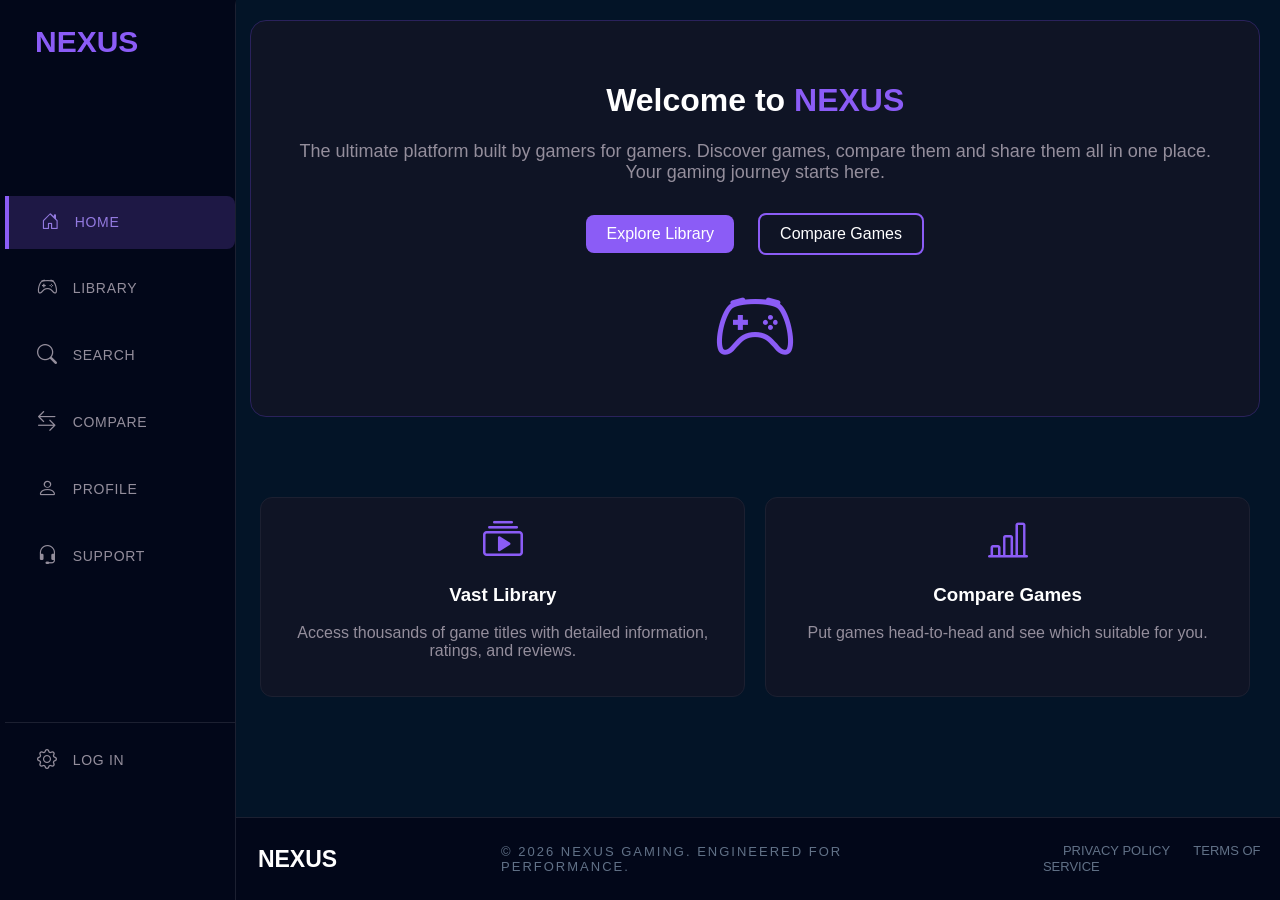
==== index.html @ 3882e27d "reparing links problem" ====
<!DOCTYPE html>
<html lang="en">
<head>
    <meta charset="UTF-8">
    <title>Document</title>
    <link rel="stylesheet" href="./home/homestyle.css">



    <link rel="stylesheet" href="https://cdn.jsdelivr.net/npm/bootstrap-icons@1.10.5/font/bootstrap-icons.css">
</head>
<body>

    <nav class="sidebar">
        <div>
            <h1 ><a class="nexus" href="#">NEXUS</a></h1>
        </div>
        <ul class="nav-list">
            <li><a class="nav-item-active" href="#"><i class="bi bi-house-door"></i>HOME</a></li>
            <li><a class="nav-item" href="./library/library.html"><i class="bi bi-controller"></i>LIBRARY</a></li>
            <li><a class="nav-item" href="./search/search.html"><i class="bi bi-search"></i>SEARCH</a></li>
            <li><a class="nav-item" href="./compare/compare.html"><i class="bi bi-arrow-left-right"></i>COMPARE</a></li>
            <li><a class="nav-item" href="./profile/profile.html"><i class="bi bi-person"></i>PROFILE</a></li>
            <li><a class="nav-item" href="./support/support (1).html"><i class="bi bi-headset"></i>SUPPORT</a></li>
        </ul>
        <ul class="nav-settings">
            <li><a class="nav-item" href="./login/login.html"><i class="bi bi-gear"></i>LOG IN</a></li>
        </ul>
    </nav>
    <main class="main-wrapper">
         <div class="content-area">
            <div class="hero">
                <div class="hero-text">
                    <h1 class="title">Welcome to <span class="highlight">NEXUS</span></h1>
                    <p class="subtitle">The ultimate platform built by gamers for gamers. Discover games, compare them and share them all in one place. Your gaming journey starts here.</p>
                    <div class="buttons">
                        <a href="#" class="btn btn-main">Explore Library</a>
                        <a href="#" class="btn btn-outline">Compare Games</a>
                    </div>
                </div>
                <div class="hero-img">
                    <i class="bi bi-controller icon-anim"></i>
                </div>
            </div>
            
            <div class="whatYouDo">
                <div class="box">
                    <i class="bi bi-collection-play icon"></i>
                    <h3>Vast Library</h3>
                    <p>Access thousands of game titles with detailed information, ratings, and reviews.</p>
                </div>
                <div class="box">
                    <i class="bi bi-bar-chart-line icon"></i>
                    <h3>Compare Games</h3>
                    <p>Put games head-to-head and see which suitable for you.</p>
                </div>
               
            </div>
         </div>
        <footer class="main-footer">
    <div class="footer-brand">NEXUS</div>
    
    <div class="footer-text">
        © 2026 NEXUS GAMING. ENGINEERED FOR PERFORMANCE.
    </div>
    
    <div class="footer-links">
        <a href="#">PRIVACY POLICY</a>
        <a href="#">TERMS OF SERVICE</a>
    </div>
</footer>
    </main>
    
</body>
</html>
---- home/homestyle.css ----
body {
    display: flex; 
    margin: 0;
    min-height: 100vh;
}
.content-area {
    flex: 1; 
    padding: 0px; 
    overflow-y: auto; 
    display: flex;
    flex-direction: column;
    gap: 30px; 
}
.content-area {
    flex: 1; 
}
.main-wrapper {
    flex: 1;
    display: flex;
    flex-direction: column;
    background-color: #031427;
    min-width: 0;
    margin-left: 18%;
    width: 82%;      
}


/*Sidebar*/


.sidebar{
    border: 5px solid #020719;   
    background-color: #020719;   
    position: fixed;
    top: 0;
    left: 0;
    width: 18%;                 
    height: 100%;   
    border-right: 1px solid #1c2031;             
}
a.nexus:link,
a.nexus:visited,
a.nexus:hover,
a.nexus:active {
    font-family: 'Space Grotesk', sans-serif;
    font-size: 30px;
    font-weight: 700;
    letter-spacing: 0px;
    color: #8b5cf6;
    text-decoration: none;
    height: 55px;
    padding: 30px;
}
a.nav-item:link,
a.nav-item:visited,
a.nav-item:active {
    display: flex; 
    align-items: center; 
    padding: 16px 32px;
    color: #948e9c; 
    font-family: 'Plus Jakarta Sans', sans-serif;
    font-size: 14px;
    font-weight: 400;
    letter-spacing: 0.05em;
    text-decoration: none;
    position: relative;
    transition: background-color 0.3s ease, padding-left 0.3s ease;
}
a.nav-item:hover{
    color: #937ae0;
    background-color: #0f1425; 
    padding-left: 40px;
    border-radius: 8px;
}
a.nav-item-active:link,
a.nav-item-active:visited,
a.nav-item-active:hover,
a.nav-item-active:active{
   display: flex; 
    align-items: center; 
    padding: 16px 32px;
    color: #937ae0; 
    font-family: 'Plus Jakarta Sans', sans-serif; 
    font-size: 14px;
    font-weight: 400;
    letter-spacing: 0.05em;
    text-decoration: none;
    transition: 0.3s;
    position: relative;
    background-color: #1e1845;    
    border-left: 4px solid #8b5cf6; 
    border-radius: 0px 8px 8px 0px;   
    transition: background-color 0.3s ease, padding-left 0.3s ease;
}
.nav-item i {
    margin-right: 15px; 
    font-size: 20px;
}
.nav-item-active i{
    margin-right: 15px; 
    font-size: 18px;
}
a.nav-item,
a.nav-item-active {
    margin-bottom: 12px; 
}
ul.nav-list{
    list-style-type: none;
    margin: 0;
    padding: 0;
    position: relative;
    top: 13%;
}
ul.nav-settings{
    list-style-type: none;
    margin: 0;
    padding: 0;
    position: relative;
    top: 27%;
    border-top: 1px solid #1c2031;
    padding-top: 10px;
    
}


/* footer */


.main-footer {
    display: flex;
    align-items: center; 
    background-color: #020719; 
    font-size: 13px; 
    border-top: 1px solid #1c2031;
    margin-top: auto;
    
}
.footer-brand{
    font-family: 'Space Grotesk', sans-serif;
    font-size: 23px;
    font-weight: 700;
    letter-spacing: 0px;
    color: #ffffff;
    
    padding: 27.5px;
    margin-right: 13%;
}
.footer-text{
    font-family: 'Space Grotesk', sans-serif;
    letter-spacing: 2px;
    font-weight: 10px;
    color: #617187;
    margin-right: 13%;
}


.footer-links a {
    color: #617187;
    text-decoration: none;
    margin-left: 20px; 
    transition: 0.3s;
    font-family: 'Space Grotesk', sans-serif;
}

.footer-links a:hover {
    color: #ffffff; 
}

/* Home Page Styles */
.hero {
    background-color: #0f1425;
    padding: 40px;
    margin: 20px;
    border: 1px solid #2a225c;
    text-align: center;
    border-radius: 16px;
}

.title {
    color: #ffffff;
    font-size: 32px;
    font-family: 'Space Grotesk', sans-serif;
}

.title .highlight {
    color: #8b5cf6;
}

.subtitle {
    color: #948e9c;
    font-size: 18px;
    margin-bottom: 20px;
    font-family: 'Plus Jakarta Sans', sans-serif;
}

.buttons a {
    display: inline-block;
    padding: 10px 20px;
    margin: 10px;
    color: white;
    text-decoration: none;
    font-family: 'Plus Jakarta Sans', sans-serif;
    border-radius: 8px;
}

.btn-main {
    background-color: #8b5cf6;
    transition: 0.3s;
}

.btn-main:hover {
    background-color: #7c3aed;
}

.btn-outline {
    border: 2px solid #8b5cf6;
    transition: 0.3s;
}

.btn-outline:hover {
    background-color: #8b5cf6;
}

.hero-img {
    margin-top: 20px;
}

.icon-anim {
    font-size: 80px;
    color: #8b5cf6;
    transition: 0.3s;
}

.icon-anim:hover {
    transform: translateY(-15px);
}

.whatYouDo {
    display: flex;
    justify-content: space-around;
    margin: 20px;
}

.box {
    background-color: #0f1425;
    padding: 20px;
    margin: 10px;
    text-align: center;
    border: 1px solid #1c2031;
    width: 45%;
    border-radius: 12px;
    transition: 0.3s;
}

.box:hover {
    border-color: #8b5cf6;
    transform: translateY(-5px);
}

.icon {
    font-size: 40px;
    color: #8b5cf6;
}

.box h3 {
    color: #ffffff;
    font-family: 'Space Grotesk', sans-serif;
}

.box p {
    color: #948e9c;
    font-family: 'Plus Jakarta Sans', sans-serif;
}

/* Responsive Design for Mobile */
@media (max-width: 768px) {
    body {
        flex-direction: column;
    }
    .sidebar {
        width: 100%;
        position: static;
        height: auto;
    }
    .main-wrapper {
        margin-left: 0;
        width: 100%;
    }
    ul.nav-list, ul.nav-settings {
        top: 0;
        position: static;
    }
    .features {
        flex-direction: column;
    }
    .box {
        width: auto;
    }
    .main-footer {
        flex-direction: column;
        text-align: center;
        padding: 20px;
    }
    .footer-brand, .footer-text {
        margin: 10px 0;
    }
}
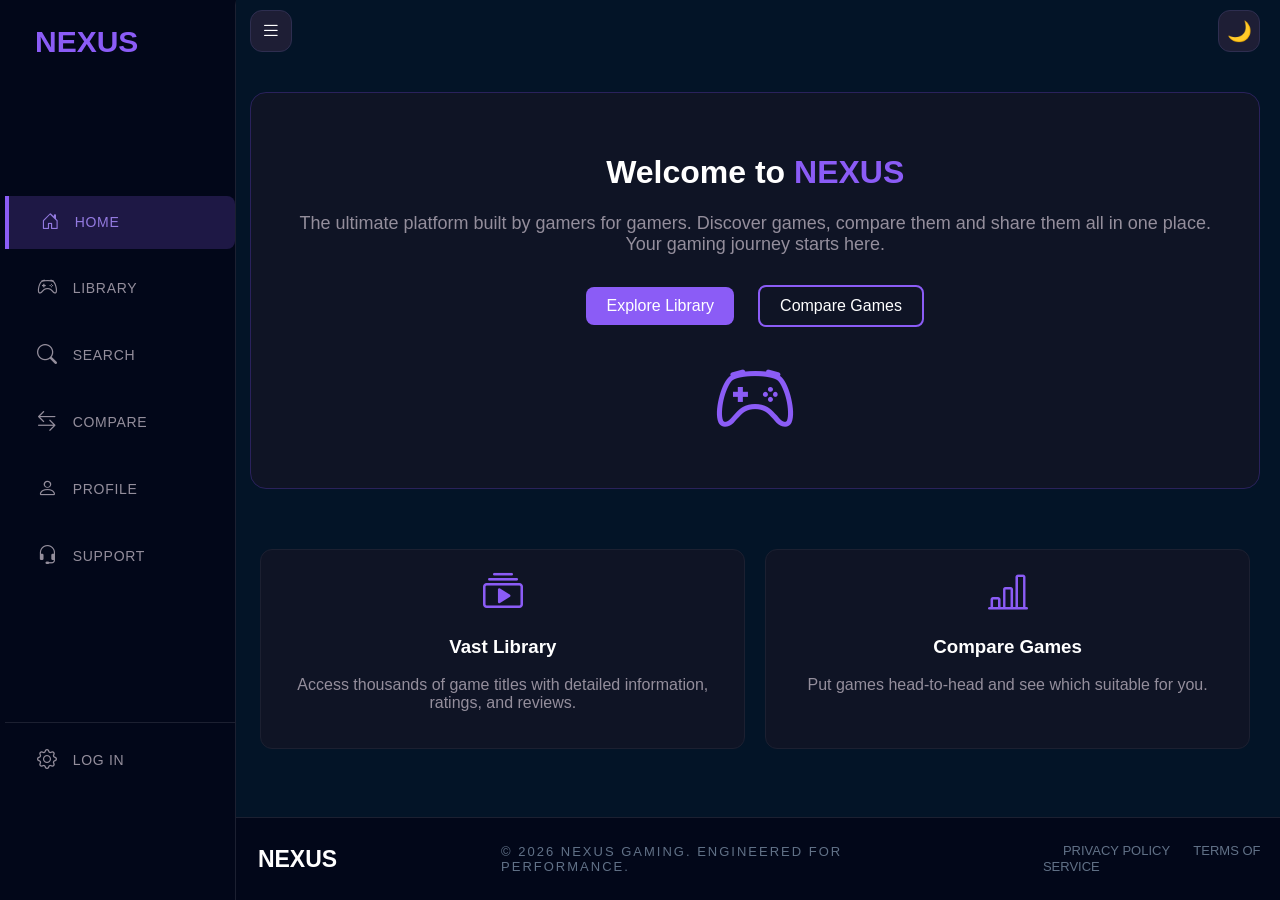
==== commit f2916682: "many diff changes" ====
--- a/index.html
+++ b/index.html
@@ -1,75 +1,118 @@
-<!DOCTYPE html>
+<!doctype html>
 <html lang="en">
-<head>
-    <meta charset="UTF-8">
+  <head>
+    <meta charset="UTF-8" />
     <title>Document</title>
-    <link rel="stylesheet" href="./home/homestyle.css">
-
-
-
-    <link rel="stylesheet" href="https://cdn.jsdelivr.net/npm/bootstrap-icons@1.10.5/font/bootstrap-icons.css">
-</head>
-<body>
-
+    <link rel="stylesheet" href="./home/homestyle.css" />
+    <link
+      rel="stylesheet"
+      href="https://cdn.jsdelivr.net/npm/bootstrap-icons@1.10.5/font/bootstrap-icons.css"
+    />
+  </head>
+  <body>
     <nav class="sidebar">
-        <div>
-            <h1 ><a class="nexus" href="#">NEXUS</a></h1>
-        </div>
-        <ul class="nav-list">
-            <li><a class="nav-item-active" href="#"><i class="bi bi-house-door"></i>HOME</a></li>
-            <li><a class="nav-item" href="./library/library.html"><i class="bi bi-controller"></i>LIBRARY</a></li>
-            <li><a class="nav-item" href="./search/search.html"><i class="bi bi-search"></i>SEARCH</a></li>
-            <li><a class="nav-item" href="./compare/compare.html"><i class="bi bi-arrow-left-right"></i>COMPARE</a></li>
-            <li><a class="nav-item" href="./profile/profile.html"><i class="bi bi-person"></i>PROFILE</a></li>
-            <li><a class="nav-item" href="./support/support (1).html"><i class="bi bi-headset"></i>SUPPORT</a></li>
-        </ul>
-        <ul class="nav-settings">
-            <li><a class="nav-item" href="./login/login.html"><i class="bi bi-gear"></i>LOG IN</a></li>
-        </ul>
+      <div>
+        <h1><a class="nexus" href="#">NEXUS</a></h1>
+      </div>
+      <ul class="nav-list">
+        <li>
+          <a class="nav-item-active" href="#"
+            ><i class="bi bi-house-door"></i>HOME</a
+          >
+        </li>
+        <li>
+          <a class="nav-item" href="./library/library.html"
+            ><i class="bi bi-controller"></i>LIBRARY</a
+          >
+        </li>
+        <li>
+          <a class="nav-item" href="./search/search.html"
+            ><i class="bi bi-search"></i>SEARCH</a
+          >
+        </li>
+        <li>
+          <a class="nav-item" href="./compare/compare.html"
+            ><i class="bi bi-arrow-left-right"></i>COMPARE</a
+          >
+        </li>
+        <li>
+          <a class="nav-item" href="./profile/profile.html"
+            ><i class="bi bi-person"></i>PROFILE</a
+          >
+        </li>
+        <li>
+          <a class="nav-item" href="./support/support.html"
+            ><i class="bi bi-headset"></i>SUPPORT</a
+          >
+        </li>
+      </ul>
+      <ul class="nav-settings">
+        <li>
+          <a class="nav-item" href="./login/login.html"
+            ><i class="bi bi-gear"></i>LOG IN</a
+          >
+        </li>
+      </ul>
     </nav>
     <main class="main-wrapper">
-         <div class="content-area">
-            <div class="hero">
-                <div class="hero-text">
-                    <h1 class="title">Welcome to <span class="highlight">NEXUS</span></h1>
-                    <p class="subtitle">The ultimate platform built by gamers for gamers. Discover games, compare them and share them all in one place. Your gaming journey starts here.</p>
-                    <div class="buttons">
-                        <a href="#" class="btn btn-main">Explore Library</a>
-                        <a href="#" class="btn btn-outline">Compare Games</a>
-                    </div>
-                </div>
-                <div class="hero-img">
-                    <i class="bi bi-controller icon-anim"></i>
-                </div>
+      <div class="content-area">
+        <div class="top">
+          <button class="menu" onclick="fullsize()">
+            <i class="bi bi-list"></i></button
+          ><button id="mode" class="theme" onclick="light()">🌙</button>
+        </div>
+        <div class="hero">
+          <div class="hero-text">
+            <h1 class="title">
+              Welcome to <span class="highlight">NEXUS</span>
+            </h1>
+            <p class="subtitle">
+              The ultimate platform built by gamers for gamers. Discover games,
+              compare them and share them all in one place. Your gaming journey
+              starts here.
+            </p>
+            <div class="buttons">
+              <a href="./library/library.html" class="btn btn-main"
+                >Explore Library</a
+              >
+              <a href="./compare/compare.html" class="btn btn-outline"
+                >Compare Games</a
+              >
             </div>
-            
-            <div class="whatYouDo">
-                <div class="box">
-                    <i class="bi bi-collection-play icon"></i>
-                    <h3>Vast Library</h3>
-                    <p>Access thousands of game titles with detailed information, ratings, and reviews.</p>
-                </div>
-                <div class="box">
-                    <i class="bi bi-bar-chart-line icon"></i>
-                    <h3>Compare Games</h3>
-                    <p>Put games head-to-head and see which suitable for you.</p>
-                </div>
-               
-            </div>
-         </div>
-        <footer class="main-footer">
-    <div class="footer-brand">NEXUS</div>
-    
-    <div class="footer-text">
-        © 2026 NEXUS GAMING. ENGINEERED FOR PERFORMANCE.
-    </div>
-    
-    <div class="footer-links">
-        <a href="#">PRIVACY POLICY</a>
-        <a href="#">TERMS OF SERVICE</a>
-    </div>
-</footer>
+          </div>
+          <div class="hero-img">
+            <i class="bi bi-controller icon-anim"></i>
+          </div>
+        </div>
+
+        <div class="whatYouDo">
+          <div class="box">
+            <i class="bi bi-collection-play icon"></i>
+            <h3>Vast Library</h3>
+            <p>
+              Access thousands of game titles with detailed information,
+              ratings, and reviews.
+            </p>
+          </div>
+          <div class="box">
+            <i class="bi bi-bar-chart-line icon"></i>
+            <h3>Compare Games</h3>
+            <p>Put games head-to-head and see which suitable for you.</p>
+          </div>
+        </div>
+      </div>
+      <footer class="main-footer">
+        <div class="footer-brand">NEXUS</div>
+
+        <div class="footer-text">
+          © 2026 NEXUS GAMING. ENGINEERED FOR PERFORMANCE.
+        </div>
+
+        <div class="footer-links">
+          <a href="#">PRIVACY POLICY</a>
+          <a href="#">TERMS OF SERVICE</a>
+        </div>
+      </footer>
     </main>
-    
-</body>
-</html>+  </body>
+</html>
--- a/home/homestyle.css
+++ b/home/homestyle.css
@@ -1,308 +1,334 @@
-
 body {
-    display: flex; 
-    margin: 0;
-    min-height: 100vh;
+  display: flex;
+  margin: 0;
+  min-height: 100vh;
 }
 .content-area {
-    flex: 1; 
-    padding: 0px; 
-    overflow-y: auto; 
-    display: flex;
-    flex-direction: column;
-    gap: 30px; 
+  flex: 1;
+  padding: 0px;
+  overflow-y: auto;
+  display: flex;
+  flex-direction: column;
+  gap: 10px;
 }
 .content-area {
-    flex: 1; 
+  flex: 1;
 }
 .main-wrapper {
-    flex: 1;
-    display: flex;
-    flex-direction: column;
-    background-color: #031427;
-    min-width: 0;
-    margin-left: 18%;
-    width: 82%;      
-}
-
+  flex: 1;
+  display: flex;
+  flex-direction: column;
+  background-color: #031427;
+  min-width: 0;
+  margin-left: 18%;
+  width: 82%;
+}
 
 /*Sidebar*/
 
-
-.sidebar{
-    border: 5px solid #020719;   
-    background-color: #020719;   
-    position: fixed;
-    top: 0;
-    left: 0;
-    width: 18%;                 
-    height: 100%;   
-    border-right: 1px solid #1c2031;             
+.sidebar {
+  border: 5px solid #020719;
+  background-color: #020719;
+  position: fixed;
+  top: 0;
+  left: 0;
+  width: 18%;
+  height: 100%;
+  border-right: 1px solid #1c2031;
 }
 a.nexus:link,
 a.nexus:visited,
 a.nexus:hover,
 a.nexus:active {
-    font-family: 'Space Grotesk', sans-serif;
-    font-size: 30px;
-    font-weight: 700;
-    letter-spacing: 0px;
-    color: #8b5cf6;
-    text-decoration: none;
-    height: 55px;
-    padding: 30px;
+  font-family: "Space Grotesk", sans-serif;
+  font-size: 30px;
+  font-weight: 700;
+  letter-spacing: 0px;
+  color: #8b5cf6;
+  text-decoration: none;
+  height: 55px;
+  padding: 30px;
 }
 a.nav-item:link,
 a.nav-item:visited,
 a.nav-item:active {
-    display: flex; 
-    align-items: center; 
-    padding: 16px 32px;
-    color: #948e9c; 
-    font-family: 'Plus Jakarta Sans', sans-serif;
-    font-size: 14px;
-    font-weight: 400;
-    letter-spacing: 0.05em;
-    text-decoration: none;
-    position: relative;
-    transition: background-color 0.3s ease, padding-left 0.3s ease;
-}
-a.nav-item:hover{
-    color: #937ae0;
-    background-color: #0f1425; 
-    padding-left: 40px;
-    border-radius: 8px;
+  display: flex;
+  align-items: center;
+  padding: 16px 32px;
+  color: #948e9c;
+  font-family: "Plus Jakarta Sans", sans-serif;
+  font-size: 14px;
+  font-weight: 400;
+  letter-spacing: 0.05em;
+  text-decoration: none;
+  position: relative;
+  transition:
+    background-color 0.3s ease,
+    padding-left 0.3s ease;
+}
+a.nav-item:hover {
+  color: #937ae0;
+  background-color: #0f1425;
+  padding-left: 40px;
+  border-radius: 8px;
 }
 a.nav-item-active:link,
 a.nav-item-active:visited,
 a.nav-item-active:hover,
-a.nav-item-active:active{
-   display: flex; 
-    align-items: center; 
-    padding: 16px 32px;
-    color: #937ae0; 
-    font-family: 'Plus Jakarta Sans', sans-serif; 
-    font-size: 14px;
-    font-weight: 400;
-    letter-spacing: 0.05em;
-    text-decoration: none;
-    transition: 0.3s;
-    position: relative;
-    background-color: #1e1845;    
-    border-left: 4px solid #8b5cf6; 
-    border-radius: 0px 8px 8px 0px;   
-    transition: background-color 0.3s ease, padding-left 0.3s ease;
+a.nav-item-active:active {
+  display: flex;
+  align-items: center;
+  padding: 16px 32px;
+  color: #937ae0;
+  font-family: "Plus Jakarta Sans", sans-serif;
+  font-size: 14px;
+  font-weight: 400;
+  letter-spacing: 0.05em;
+  text-decoration: none;
+  transition: 0.3s;
+  position: relative;
+  background-color: #1e1845;
+  border-left: 4px solid #8b5cf6;
+  border-radius: 0px 8px 8px 0px;
+  transition:
+    background-color 0.3s ease,
+    padding-left 0.3s ease;
 }
 .nav-item i {
-    margin-right: 15px; 
-    font-size: 20px;
-}
-.nav-item-active i{
-    margin-right: 15px; 
-    font-size: 18px;
+  margin-right: 15px;
+  font-size: 20px;
+}
+.nav-item-active i {
+  margin-right: 15px;
+  font-size: 18px;
 }
 a.nav-item,
 a.nav-item-active {
-    margin-bottom: 12px; 
-}
-ul.nav-list{
-    list-style-type: none;
-    margin: 0;
-    padding: 0;
-    position: relative;
-    top: 13%;
-}
-ul.nav-settings{
-    list-style-type: none;
-    margin: 0;
-    padding: 0;
-    position: relative;
-    top: 27%;
-    border-top: 1px solid #1c2031;
-    padding-top: 10px;
-    
-}
-
+  margin-bottom: 12px;
+}
+ul.nav-list {
+  list-style-type: none;
+  margin: 0;
+  padding: 0;
+  position: relative;
+  top: 13%;
+}
+ul.nav-settings {
+  list-style-type: none;
+  margin: 0;
+  padding: 0;
+  position: relative;
+  top: 27%;
+  border-top: 1px solid #1c2031;
+  padding-top: 10px;
+}
 
 /* footer */
 
-
 .main-footer {
+  display: flex;
+  align-items: center;
+  background-color: #020719;
+  font-size: 13px;
+  border-top: 1px solid #1c2031;
+  margin-top: auto;
+}
+.footer-brand {
+  font-family: "Space Grotesk", sans-serif;
+  font-size: 23px;
+  font-weight: 700;
+  letter-spacing: 0px;
+  color: #ffffff;
+
+  padding: 27.5px;
+  margin-right: 13%;
+}
+.footer-text {
+  font-family: "Space Grotesk", sans-serif;
+  letter-spacing: 2px;
+  font-weight: 10px;
+  color: #617187;
+  margin-right: 13%;
+}
+
+.footer-links a {
+  color: #617187;
+  text-decoration: none;
+  margin-left: 20px;
+  transition: 0.3s;
+  font-family: "Space Grotesk", sans-serif;
+}
+
+.footer-links a:hover {
+  color: #ffffff;
+}
+
+/* Home Page Styles */
+.top { 
+    display:flex; 
+    justify-content:space-between;
+    align-items: center; 
+    padding: 10px 20px; 
+}
+.menu, .theme {
+    background: #1e1e35;
+    border: 1px solid #2e2e50;
+    color: white;
+    width: 42px;
+    height: 42px;
+    border-radius: 12px;
+    cursor: pointer;
     display: flex;
-    align-items: center; 
-    background-color: #020719; 
-    font-size: 13px; 
-    border-top: 1px solid #1c2031;
-    margin-top: auto;
-    
-}
-.footer-brand{
-    font-family: 'Space Grotesk', sans-serif;
-    font-size: 23px;
-    font-weight: 700;
-    letter-spacing: 0px;
-    color: #ffffff;
-    
-    padding: 27.5px;
-    margin-right: 13%;
-}
-.footer-text{
-    font-family: 'Space Grotesk', sans-serif;
-    letter-spacing: 2px;
-    font-weight: 10px;
-    color: #617187;
-    margin-right: 13%;
-}
-
-
-.footer-links a {
-    color: #617187;
-    text-decoration: none;
-    margin-left: 20px; 
-    transition: 0.3s;
-    font-family: 'Space Grotesk', sans-serif;
-}
-
-.footer-links a:hover {
-    color: #ffffff; 
-}
-
-/* Home Page Styles */
+    align-items: center;
+    justify-content: center;
+    transition: 0.3s ease;
+    font-size:20px;
+}
+.menu-btn:hover, .theme-btn:hover {
+    border-color: #7c3aed;
+    color: #7c3aed;
+    transform: scale(1.05);
+}
+.menu-btn {
+    margin-right: auto;
+}
 .hero {
-    background-color: #0f1425;
-    padding: 40px;
-    margin: 20px;
-    border: 1px solid #2a225c;
-    text-align: center;
-    border-radius: 16px;
+  background-color: #0f1425;
+  padding: 40px;
+  margin: 20px;
+  border: 1px solid #2a225c;
+  text-align: center;
+  border-radius: 16px;
 }
 
 .title {
-    color: #ffffff;
-    font-size: 32px;
-    font-family: 'Space Grotesk', sans-serif;
+  color: #ffffff;
+  font-size: 32px;
+  font-family: "Space Grotesk", sans-serif;
 }
 
 .title .highlight {
-    color: #8b5cf6;
+  color: #8b5cf6;
 }
 
 .subtitle {
-    color: #948e9c;
-    font-size: 18px;
-    margin-bottom: 20px;
-    font-family: 'Plus Jakarta Sans', sans-serif;
+  color: #948e9c;
+  font-size: 18px;
+  margin-bottom: 20px;
+  font-family: "Plus Jakarta Sans", sans-serif;
 }
 
 .buttons a {
-    display: inline-block;
-    padding: 10px 20px;
-    margin: 10px;
-    color: white;
-    text-decoration: none;
-    font-family: 'Plus Jakarta Sans', sans-serif;
-    border-radius: 8px;
+  display: inline-block;
+  padding: 10px 20px;
+  margin: 10px;
+  color: white;
+  text-decoration: none;
+  font-family: "Plus Jakarta Sans", sans-serif;
+  border-radius: 8px;
 }
 
 .btn-main {
-    background-color: #8b5cf6;
-    transition: 0.3s;
+  background-color: #8b5cf6;
+  transition: 0.3s;
 }
 
 .btn-main:hover {
-    background-color: #7c3aed;
+  background-color: #7c3aed;
 }
 
 .btn-outline {
-    border: 2px solid #8b5cf6;
-    transition: 0.3s;
+  border: 2px solid #8b5cf6;
+  transition: 0.3s;
 }
 
 .btn-outline:hover {
-    background-color: #8b5cf6;
+  background-color: #8b5cf6;
 }
 
 .hero-img {
-    margin-top: 20px;
+  margin-top: 20px;
 }
 
 .icon-anim {
-    font-size: 80px;
-    color: #8b5cf6;
-    transition: 0.3s;
+  font-size: 80px;
+  color: #8b5cf6;
+  transition: 0.3s;
 }
 
 .icon-anim:hover {
-    transform: translateY(-15px);
+  transform: translateY(-15px);
 }
 
 .whatYouDo {
-    display: flex;
-    justify-content: space-around;
-    margin: 20px;
+  display: flex;
+  justify-content: space-around;
+  margin: 20px;
 }
 
 .box {
-    background-color: #0f1425;
-    padding: 20px;
-    margin: 10px;
-    text-align: center;
-    border: 1px solid #1c2031;
-    width: 45%;
-    border-radius: 12px;
-    transition: 0.3s;
+  background-color: #0f1425;
+  padding: 20px;
+  margin: 10px;
+  text-align: center;
+  border: 1px solid #1c2031;
+  width: 45%;
+  border-radius: 12px;
+  transition: 0.3s;
 }
 
 .box:hover {
-    border-color: #8b5cf6;
-    transform: translateY(-5px);
+  border-color: #8b5cf6;
+  transform: translateY(-5px);
 }
 
 .icon {
-    font-size: 40px;
-    color: #8b5cf6;
+  font-size: 40px;
+  color: #8b5cf6;
 }
 
 .box h3 {
-    color: #ffffff;
-    font-family: 'Space Grotesk', sans-serif;
+  color: #ffffff;
+  font-family: "Space Grotesk", sans-serif;
 }
 
 .box p {
-    color: #948e9c;
-    font-family: 'Plus Jakarta Sans', sans-serif;
+  color: #948e9c;
+  font-family: "Plus Jakarta Sans", sans-serif;
 }
 
 /* Responsive Design for Mobile */
 @media (max-width: 768px) {
-    body {
-        flex-direction: column;
-    }
-    .sidebar {
-        width: 100%;
-        position: static;
-        height: auto;
-    }
-    .main-wrapper {
-        margin-left: 0;
-        width: 100%;
-    }
-    ul.nav-list, ul.nav-settings {
-        top: 0;
-        position: static;
-    }
-    .features {
-        flex-direction: column;
-    }
-    .box {
-        width: auto;
-    }
-    .main-footer {
-        flex-direction: column;
-        text-align: center;
-        padding: 20px;
-    }
-    .footer-brand, .footer-text {
-        margin: 10px 0;
-    }
-}
+  body {
+    flex-direction: column;
+  }
+  .sidebar {
+    width: 100%;
+    position: static;
+    height: auto;
+  }
+  .main-wrapper {
+    margin-left: 0;
+    width: 100%;
+  }
+  ul.nav-list,
+  ul.nav-settings {
+    top: 0;
+    position: static;
+  }
+  .features {
+    flex-direction: column;
+  }
+  .box {
+    width: auto;
+  }
+  .main-footer {
+    flex-direction: column;
+    text-align: center;
+    padding: 20px;
+  }
+  .footer-brand,
+  .footer-text {
+    margin: 10px 0;
+  }
+}
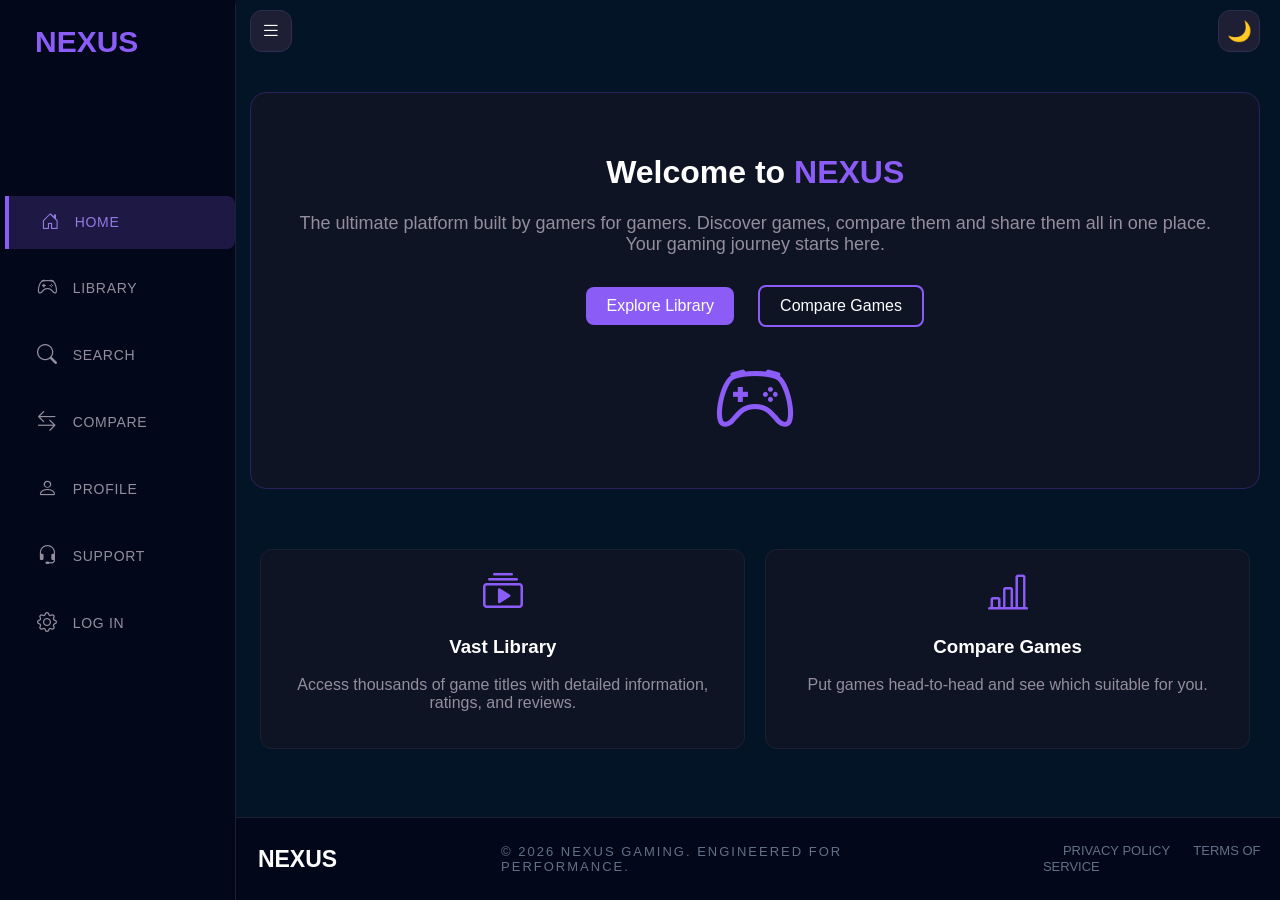
==== commit fa276214: "Changes 11/5" ====
--- a/index.html
+++ b/index.html
@@ -45,9 +45,7 @@
             ><i class="bi bi-headset"></i>SUPPORT</a
           >
         </li>
-      </ul>
-      <ul class="nav-settings">
-        <li>
+                <li>
           <a class="nav-item" href="./login/login.html"
             ><i class="bi bi-gear"></i>LOG IN</a
           >
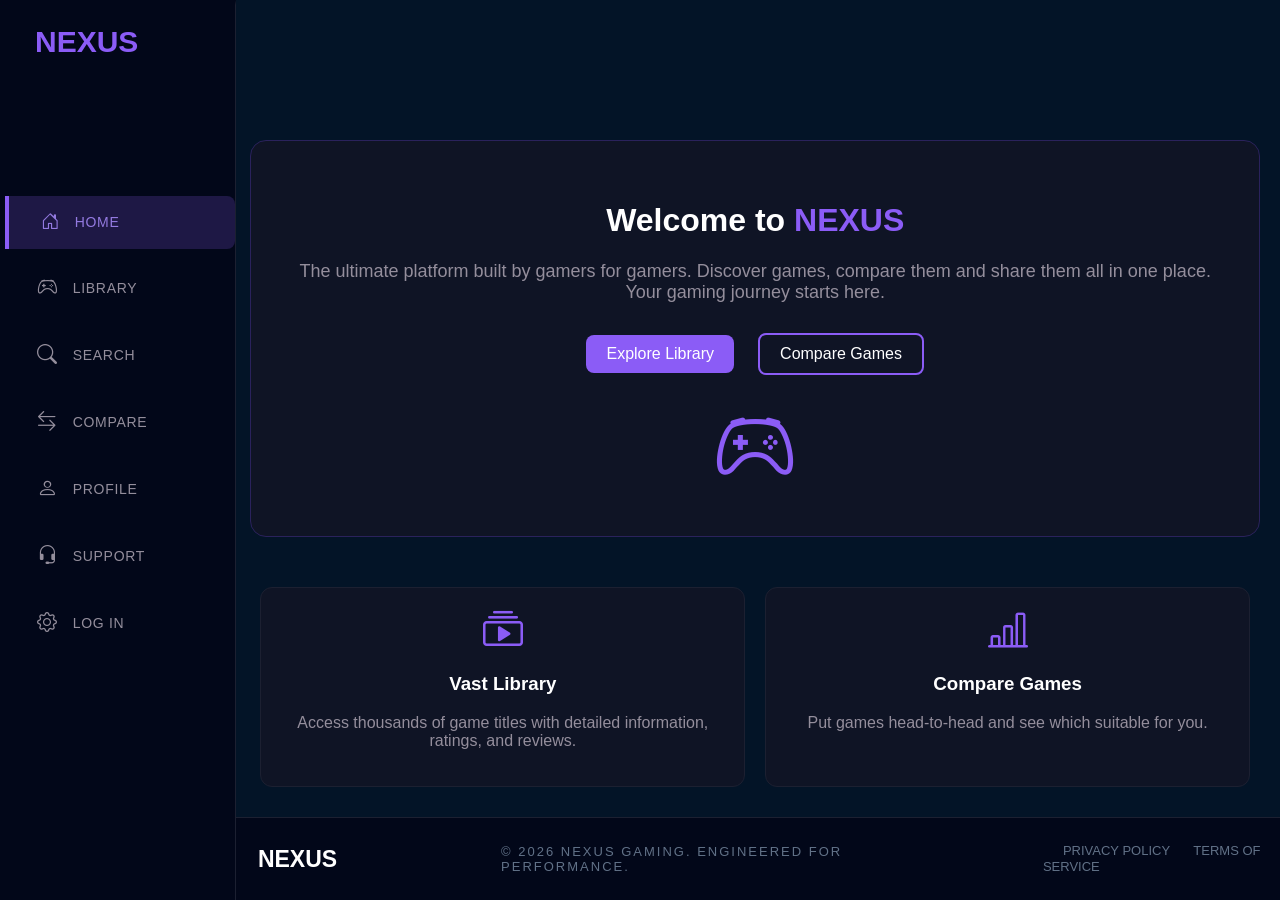
==== commit b1b30785: "Fix HTML formatting and structure" ====
--- a/index.html
+++ b/index.html
@@ -54,10 +54,7 @@
     </nav>
     <main class="main-wrapper">
       <div class="content-area">
-        <div class="top">
-          <button class="menu" onclick="fullsize()">
-            <i class="bi bi-list"></i></button
-          ><button id="mode" class="theme" onclick="light()">🌙</button>
+        
         </div>
         <div class="hero">
           <div class="hero-text">
@@ -112,5 +109,6 @@
         </div>
       </footer>
     </main>
+
   </body>
 </html>
